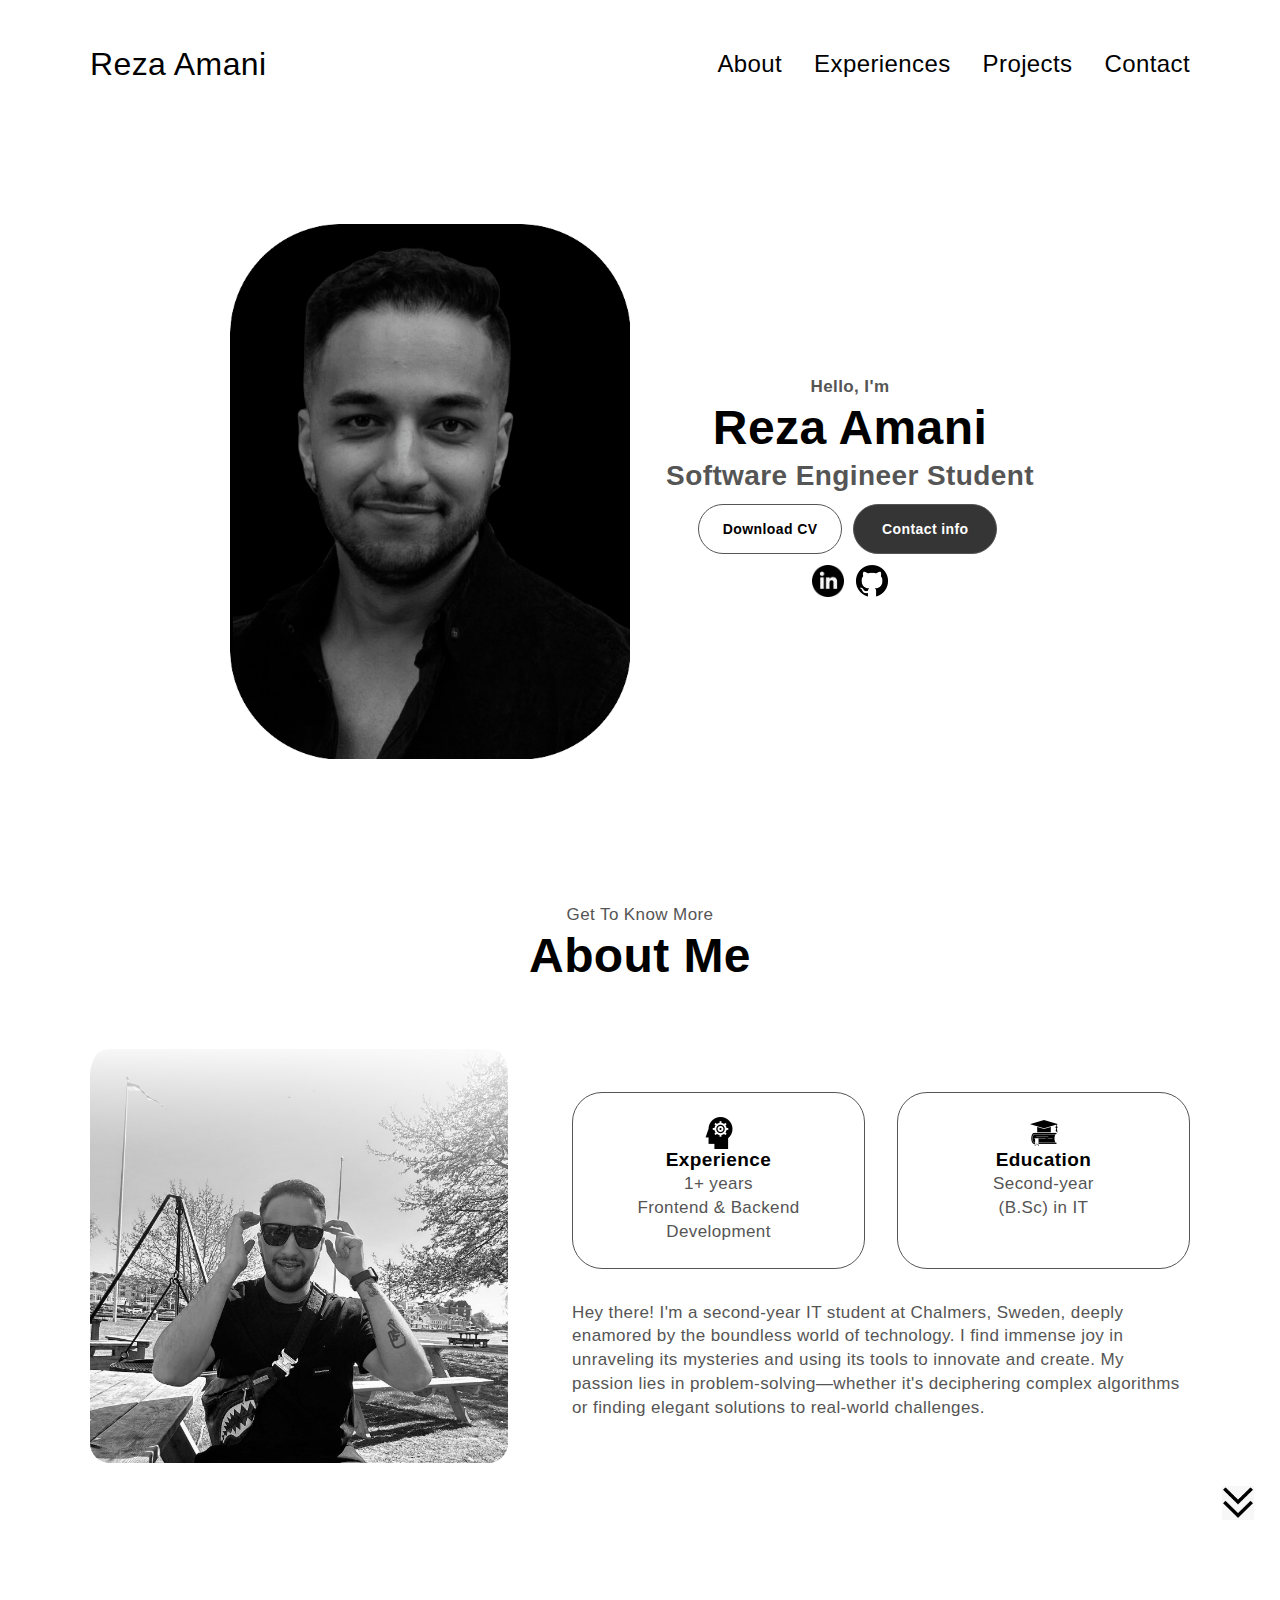
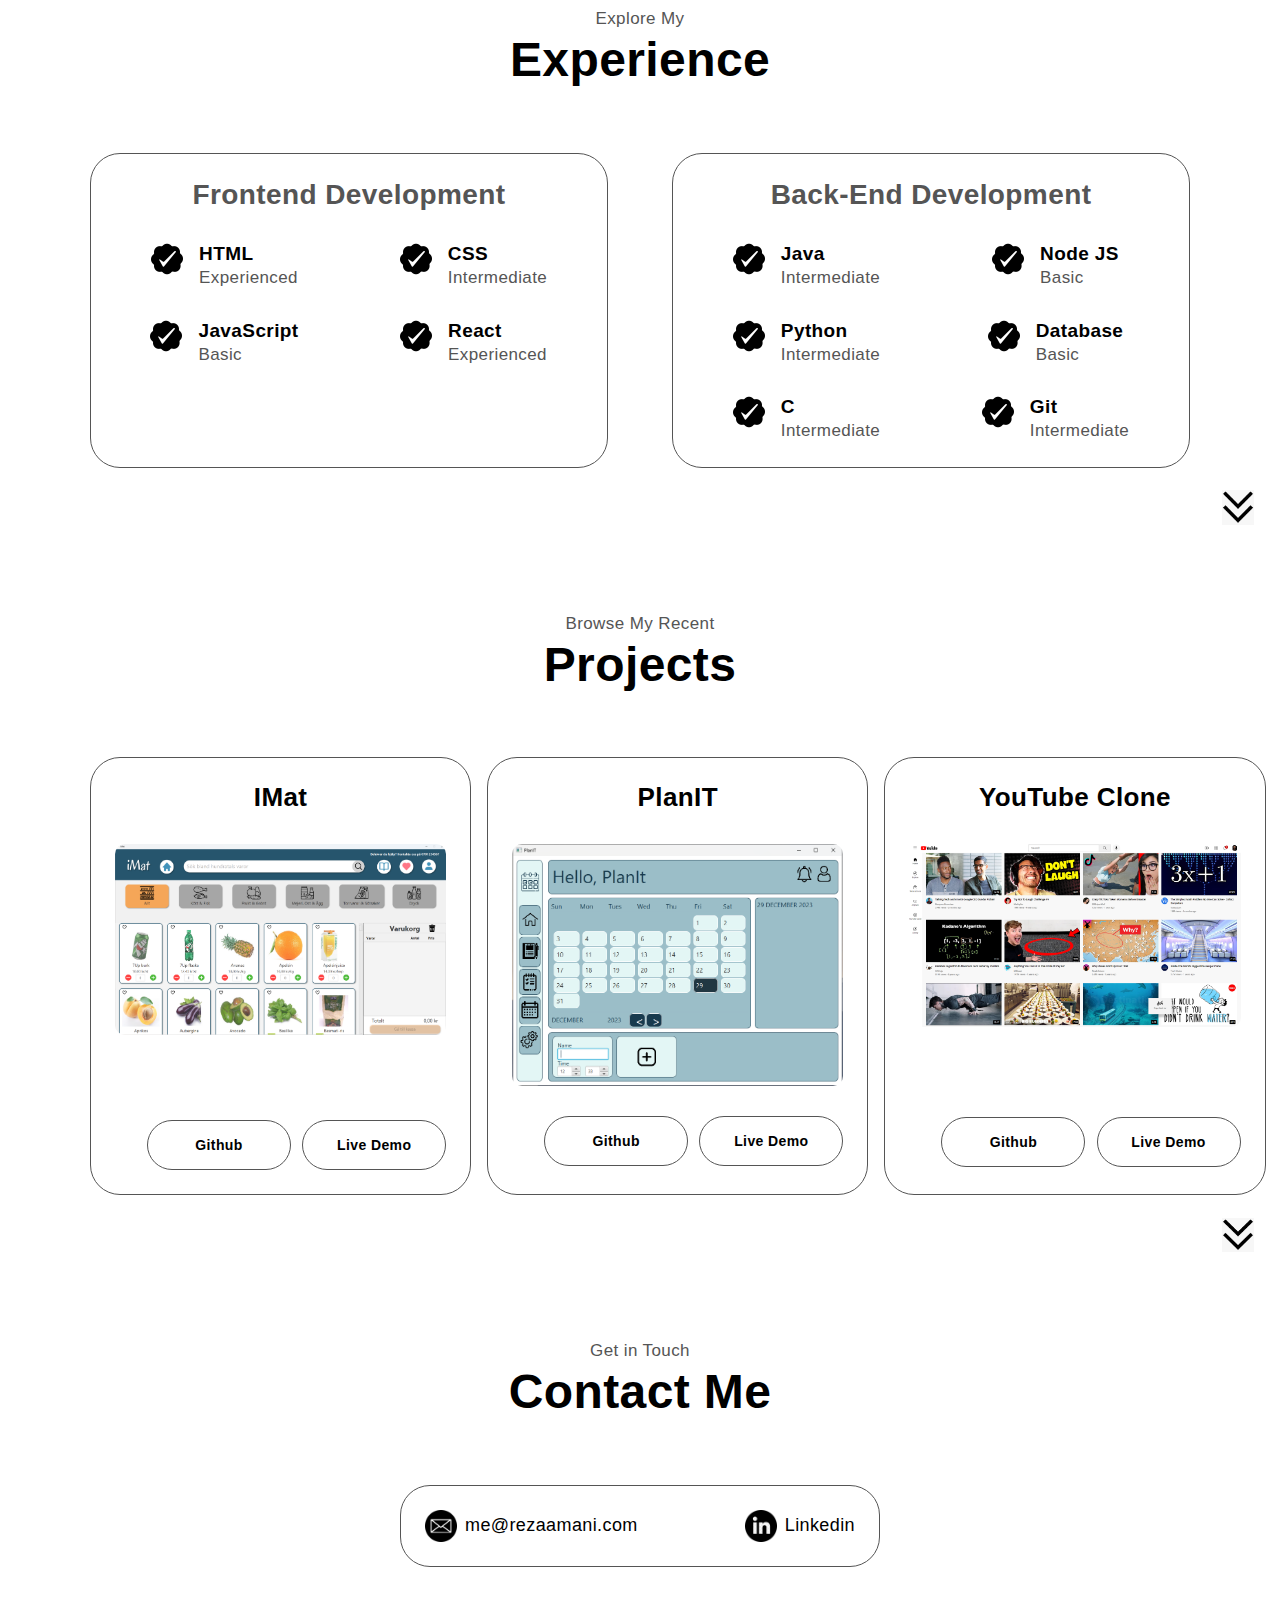
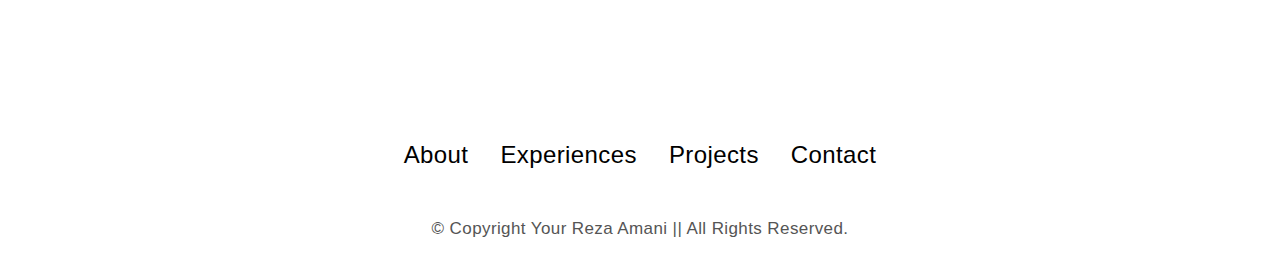
==== index.html @ 7ea9a553 "Rename website.html to index.html" ====
<!DOCTYPE html>
<html lang="en">
    <head>
        <meta charset="UTF-8">
        <meta name="viewport" content="width=device-width", initial-scale="1.0">
        <title>Reza Amani</title>

        <!------------------- Custom Css links ------------------------------------>
        <link rel="stylesheet" href="style.css">

    </head>
    <body>
        <!------------------- Start Nav Bar ------------------------------------>
        <nav>
            <div class="container nav-container">
                <a href="" class="logo">Reza Amani</a>
                <ul class="nav-links">
                    <li><a href="#About">About</a></li>
                    <li><a href="#Experiences">Experiences</a></li>
                    <li><a href="#Projects">Projects</a></li>
                    <li><a href="#Contact">Contact</a></li>
                </ul>
            </div>  
        </nav>
        <!------------------- End Nav Bar -------------------------------------->

        <!------------------- Start Header section ------------------------------------>
        <header>
            <div class="container header-container">
                <div class="header-left">
                    <img src="images/my-picture.png">
                </div>
                <div class="header-right">
                    <p><b>Hello, I'm</b></p>
                    <h1>Reza Amani</h1>
                    <h2>Software Engineer Student</h2>
                    <div class="header-action-aria">
                        <a href="" class="btn" download="CV/CV.pdf">Download CV</a>
                        <a href="#Contact" class="btn btn-dark">Contact info</a>
                    </div>
                    <div class="header-social">
                        <a href="https://www.linkedin.com/in/reza-amani-6056801a2/" target="_blank"><img src="images/linkedIn.png" class="linkedIn-icon"></a>
                        <a href="https://github.com/RezaAmanii?tab=repositories" target="_blank"><img src="images/github.png" class="github-icon"></a>
                    </div>
                </div>
            </div>
        </header>
        <!------------------- End Header section -------------------------------------->

        <!------------------- Start About section ------------------------------------->
        <section id="About">
            <p class="heading-p">Get To Know More</p>
            <h1 class="heading">About Me</h1>
            <div class="container about-container">
                <div class="about-left">
                    <img src="images/aboutMe.jpg">
                </div>
                <div class="about-right">
                    <div class="basic-edu">
                        <div class="edu-box">
                            <img src="images/experience.png" class="icon1">
                            <h4>Experience</h4>
                            <p>
                                1+ years <br>
                                Frontend & Backend Development
                            </p>
                        </div>
                        <div class="edu-box">
                            <img src="images/education.png" class="icon1">
                            <h4>Education</h4>
                            <p>
                                Second-year <br>
                                (B.Sc) in IT
                            </p>
                        </div>
                    </div>
                    <p>
                        Hey there! I'm a second-year IT student at Chalmers, Sweden, 
                        deeply enamored by the boundless world of technology. 
                        I find immense joy in unraveling its mysteries and using its tools 
                        to innovate and create. My passion lies in problem-solving—whether it's 
                        deciphering complex algorithms or finding elegant solutions to real-world challenges. 
                    </p>
                </div>
            </div>
        </section>
        <!------------------- End About section ------------------------------------->
        
        <!------------------- Start Experience section ------------------------------>
        <section id="Experiences">
            <a href="#Experiences" class="arrow"><img src="images/arrow.png" class="icon1"></a>
            <p class="heading-p">Explore My</p>
            <h1 class="heading">Experience</h1>
            <div class="container experience-container">
                <div class="experience-box">
                    <h2>Frontend Development</h2>
                    <div class="experience">
                        <div class="ex-div">
                            <img src="images/checkmark.png" class="icon1">
                            <div>
                                <h4>HTML</h4>
                                <p>Experienced</p>
                            </div>
                        </div>

                        <div class="ex-div">
                            <img src="images/checkmark.png" class="icon1">
                            <div>
                                <h4>CSS</h4>
                                <p>Intermediate</p>
                            </div>
                        </div>


                        <div class="ex-div">
                            <img src="images/checkmark.png" class="icon1">
                            <div>
                                <h4>JavaScript</h4>
                                <p>Basic</p>
                            </div>
                        </div>


                        <div class="ex-div">
                            <img src="images/checkmark.png" class="icon1">
                            <div>
                                <h4>React</h4>
                                <p>Experienced</p>
                            </div>
                        </div>
                    </div>
                </div>
                <div class="experience-box">
                    <h2>Back-End Development</h2>
                    <div class="experience">
                        <div class="ex-div">
                            <img src="images/checkmark.png" class="icon1">
                            <div>
                                <h4>Java</h4>
                                <p>Intermediate</p>
                            </div>
                        </div>

                        <div class="ex-div">
                            <img src="images/checkmark.png" class="icon1">
                            <div>
                                <h4>Node JS</h4>
                                <p>Basic</p>
                            </div>
                        </div>

                        <div class="ex-div">
                            <img src="images/checkmark.png" class="icon1">
                            <div>
                                <h4>Python</h4>
                                <p>Intermediate</p>
                            </div>
                        </div>

                        <div class="ex-div">
                            <img src="images/checkmark.png" class="icon1">
                            <div>
                                <h4>Database</h4>
                                <p>Basic</p>
                            </div>
                        </div>

                        <div class="ex-div">
                            <img src="images/checkmark.png" class="icon1">
                            <div>
                                <h4>C</h4>
                                <p>Intermediate</p>
                            </div>
                        </div>

                        <div class="ex-div">
                            <img src="images/checkmark.png" class="icon1">
                            <div>
                                <h4>Git</h4>
                                <p>Intermediate</p>
                            </div>
                        </div>

                    </div>
                </div>
            </div>
        </section>
        <!--------------------- End Experience section ------------------------------>

        <!--------------------- Start Project section ------------------------------>
        <section id="Projects">
            <a href="#Projects" class="arrow"><img src="images/arrow.png" class="icon1"></a>
            <p class="heading-p">Browse My Recent</p>
            <h1 class="heading">Projects</h1>
            <div class="container project-container">
                <div class="project">
                    <h3>IMat</h3>
                    <img src="images/IMat.png" style="margin-top: 30px">
                    
                    <div class="header-action-aria" style="margin-top: 85px;">
                        <a href="https://github.com/RezaAmanii/DAT216-DesignAndConstructionOfGraphicInterfaces-Labs.git" target="_blank" class="btn">Github</a>
                        <a href="" class="btn">Live Demo</a>
                    </div>
                </div>
                <div class="project">
                    <h3>PlanIT</h3>
                    <img src="images/planIT.png" style="margin-top: 30px">
                    
                    <div class="header-action-aria" style="margin-top: 30px;">
                        <a href="https://github.com/RezaAmanii/JournalProject.git" target="_blank" class="btn">Github</a>
                        <a href="" class="btn">Live Demo</a>
                    </div>
                </div>
                <div class="project">
                    <h3>YouTube Clone</h3>
                    <img src="images/youtube.png" style="margin-top: 30px;">
                    <div class="header-action-aria" style="margin-top: 90px;">
                        <a href="https://github.com/RezaAmanii/YouTube-Clone-HTML-CSS-Extra.git" target="_blank" class="btn">Github</a>
                        <a href="" class="btn">Live Demo</a>
                    </div>
                </div>
            </div>
        </section>
        <!--------------------- End Project section -------------------------------->


        <!--------------------- Start Contact section ------------------------------>
        <section id="Contact">
            <a href="#Contact" class="arrow"><img src="images/arrow.png" class="icon1"></a>
            <p class="heading-p">Get in Touch</p>
            <h1 class="heading">Contact Me</h1>
            <div class="container contact-container">
               <div class="email">
                <img src="images/email.png" class="icon1">
                <h5>me@rezaamani.com</h5>
               </div>
               <div class="LinkedIn">
                <img src="images/linkedIn.png" class="icon1">
                <a href="https://www.linkedin.com/in/reza-amani-6056801a2/" target="_blank"><h5>Linkedin</h5></a>
               </div>
            </div>
        </section>
        <!----------------------- End Contact section ------------------------------>


        <!----------------------- Start Footer section ------------------------------>
        <footer>
            <ul class="nav-links">
                <li><a href="#About">About</a></li>
                <li><a href="#Experiences">Experiences</a></li>
                <li><a href="#Projects">Projects</a></li>
                <li><a href="#Contact">Contact</a></li>
            </ul>
            <p>&copy; Copyright Your Reza Amani || All Rights Reserved.</p>
        </footer>
        <!----------------------- End Footer section -------------------------------->

</body>
</html>
---- style.css ----
*{
    margin: 0;
    padding: 0;
    box-sizing: border-box;
    text-decoration: none;
    list-style: none;
    font-family: sans-serif;
    border: none;
    outline: none;
    scroll-behavior: smooth;
    letter-spacing: .4px;
}

:root{
    --color-black: #000000;
    --color-white: #ffffff;
    --color-dark: #353535;
    --color-dark-variant: #555555;
    
    --transition: 0.4s ease;
}
h1,h2,h3,h4,h5{
    line-height: 120%;
}

h1{
    font-size: 48px;
    color: var(--color-black);
}

h2{
    font-size: 28px;
    color: var(--color-dark-variant);
}

h3{
    font-size: 26px;
    color: var(--color-black);
}

h4{
    font-size: 19px;
    color: var(--color-black);
}

h5{
    font-size: 18px;
    font-weight: 400;
}


.heading{
    text-align: center;
    margin-bottom: 4rem;
}

p{
    font-size: 17px;
    line-height: 140%;
    color: var(--color-dark-variant);
}

.heading-p{
    padding-top: 9rem;
    text-align: center;
}

a{
    font-size: 24px;
    color: var(--color-black);
    text-decoration-color: var(--color-white);
    transition: var(--transition);
}

a:hover{
    color: var(--color-dark-variant);
    text-decoration-color: var(--color-dark-variant) !important;
    text-underline-offset: 1rem;
    text-decoration: underline;
}

.btn{
    display: inline-block;
    width: fit-content;
    padding: 1rem;
    width: 9rem;
    border-radius: 2rem;
    cursor: pointer;
    color: var(--color-black);
    border: 1px solid var(--color-dark-variant);
    display: flex;
    align-items: center;
    justify-content: center;
    font-weight: 600;
    font-size: 14px;
    transition: var(--transition);
}

.btn:hover{
    background: var(--color-dark-variant);
    color: var(--color-white);
}

.btn-dark{
    color: var(--color-white);
    background: var(--color-dark);
    text-decoration: none !important;
}

.btn-dark:hover{
    background: var(--color-black);
}

img{
   width: 100%;
   display: block; 
}

.linkedIn-icon, .github-icon{
    width: 32px;
    height: max-content;
}

.icon1{
    width: 32px;
    height: max-content;
}


.container{
    margin: 0 auto;
    max-width: 1100px;
    width: 90%;
}


/* ------------------------- Start nav Bar -----------------------------*/

nav{
    height: 8rem;
    position: fixed;
    z-index: 1;
    top: 0;
    left: 0;
    width: 100%;
    display: grid;
    place-items: center;
    background: var(--color-white);
}

.nav-container{
    display: flex;
    justify-content: space-between;
    align-items: center;
    height: 100%;
}

.logo{
    font-size: 32px;
    color: var(--color-black) !important;
    text-decoration: none !important;
}

.nav-links{
    display: flex;
    align-items: center;
    gap: 2rem;
}

/* ------------------------------ End nav Bar ---------------------------------*/

/* -------------------------- Start Header section ----------------------------*/
header{
    padding-top: 14rem;
}

.header-container{
    display: grid;
    grid-template-columns: 1fr 1fr;
    max-width: 820px;
    gap: 20px;
    justify-content: space-between;
}

.header-right{
    text-align: center;
    margin: auto;
}

.header-right p{
    color: var(--color-dark-variant);
}

.header-right h2{
    margin-top: .2rem;
}

.header-action-aria{
    margin-top: .7rem;
    margin-left: 2rem;
    display: flex;
    gap: .7rem;
}


.header-social{
    display: flex;
    gap: .7rem;
    justify-content: center;
    margin: .7rem auto;
}


/* -------------------------- End Header section ------------------------------*/


/* -------------------------- Start About section ------------------------------*/
.about-container{
    display: grid;
    grid-template-columns: 38% auto;
    gap: 4rem;
    align-items: center;
}

.about-left{
    border-radius: 20px;
    overflow: hidden;
}

.basic-edu{
    display: flex;
    gap: 32px;
    margin-bottom: 32px;
}

.edu-box{
    padding:24px;
    text-align: center;
    border: 1px solid var(--color-dark-variant);
    border-radius: 30px;
    width: 100%;
}

.edu-box img{
    margin: auto;
}


/* -------------------------- End About section --------------------------------*/

/* -------------------------- Start Experience section --------------------------------*/
section{
    position: relative;
}

.arrow{
    position: absolute;
    right: 2%;
    transition: var(--transition);
    margin-top: 1.4rem;
}

.arrow:hover{
    margin-top: 2rem;
}
.experience-container{
    display: grid;
    grid-template-columns: 1fr 1fr;
    gap: 4rem;
}

.experience-box{
    border: 1px solid var(--color-dark-variant);
    border-radius: 30px;
    padding: 24px;
}

.experience-box h2{
    text-align: center;
    margin-bottom: 2rem;
}

.experience{
    display: grid;
    grid-template-columns: 1fr 1fr;
    gap: 30px;
}

.ex-div{
    margin: auto;
    display: flex;
    gap: 1rem;
}

/* -------------------------- End Experience section --------------------------------*/

/* -------------------------- Start Project section ---------------------------------*/
.project-container{
    display: grid;
    grid-template-columns: repeat(3, 1fr);
    gap: 1rem;
}

.project{
    padding: 24px;
    border: 1px solid var(--color-dark-variant);
    border-radius: 30px;
    text-align: center;
}

.project img{
    border-radius: 10px;
    margin-bottom: 1rem;
}
/* -------------------------- End Project section -----------------------------------*/


/* -------------------------- Start Contact section ---------------------------------*/
.contact-container{
    max-width: 30rem;
    border: 1px solid var(--color-dark-variant);
    padding: 24px;
    border-radius: 30px;
    display: flex;
    justify-content: space-between;
    align-items: center;
}

.email, .LinkedIn{
    display: flex;
    align-items: center;
    gap: 0.5rem;
}

/* -------------------------- End Contact section ---------------------------------*/

/* -------------------------- Start Footer section ---------------------------------*/
    footer{
        margin-top:9rem;
        padding: 30px;
        text-align: center;
    }

    footer .nav-links{
        justify-content:center;
        margin-bottom: 3rem;
    }
/* -------------------------- End Footer section -----------------------------------*/


/* -------------------------- Start Media Screen ------------------------------------*/
@media(max-width: 1024px){
    .about-container{
        gap: 30px;
    }

    .basic-edu{
        gap: 20px;
    }

    .experience-container{
        gap: 30px;
    }

    .project-container{
        grid-template-columns: repeat(2,1fr);
    }
}

@media(max-width: 991px){
    .logo{
        display: none;
    }

    .nav-links{
        justify-content: center;
        width: 100%;
    }

    .experience-container{
        grid-template-columns: 1fr;
    }

}

@media(max-width: 768px){
    h1{
        font-size: 38px;
    }

    h2{
        font-size: 26px;
    }

    a{
        font-size: 20px;
    }

    h3{
        font-size: 24px;
    }

    .arrow{
        right: 5%;
    }

    .header-container{
        width: 90%;
        grid-template-columns: 1fr;
    }

    .header-left{
        width: 70%;
        margin: 0 auto;
    }

    .about-container{
        grid-template-columns: 1fr;
    }

    .about-left{
        width: 70%;
        margin: 0 auto;

    }

    .basic-edu{
        gap:10px;
    }

    .experience-box{
        padding: 10px;
    }

    .experience{
        gap: 20px;
    }

    .ex-div{
        gap: 10px;
    }

    .project-container{
        grid-template-columns: 1fr;
    }
}

@media(max-width: 600px){
    a{
        font-size: 18px;
    }

    .nav-links{
        gap: 0;
        justify-content: space-between;
    }

    .contact-container{
        flex-direction: column;
        gap: 1rem;
    }

    footer{
        padding: 0;
        padding-bottom: 20px;
        width: 90%;
        margin: auto;
        margin-top: 9rem;
    }

    footer .nav-links{
        width: 100%;
        justify-content: space-between;
    }
}
/* -------------------------- End Media Screen --------------------------------------*/
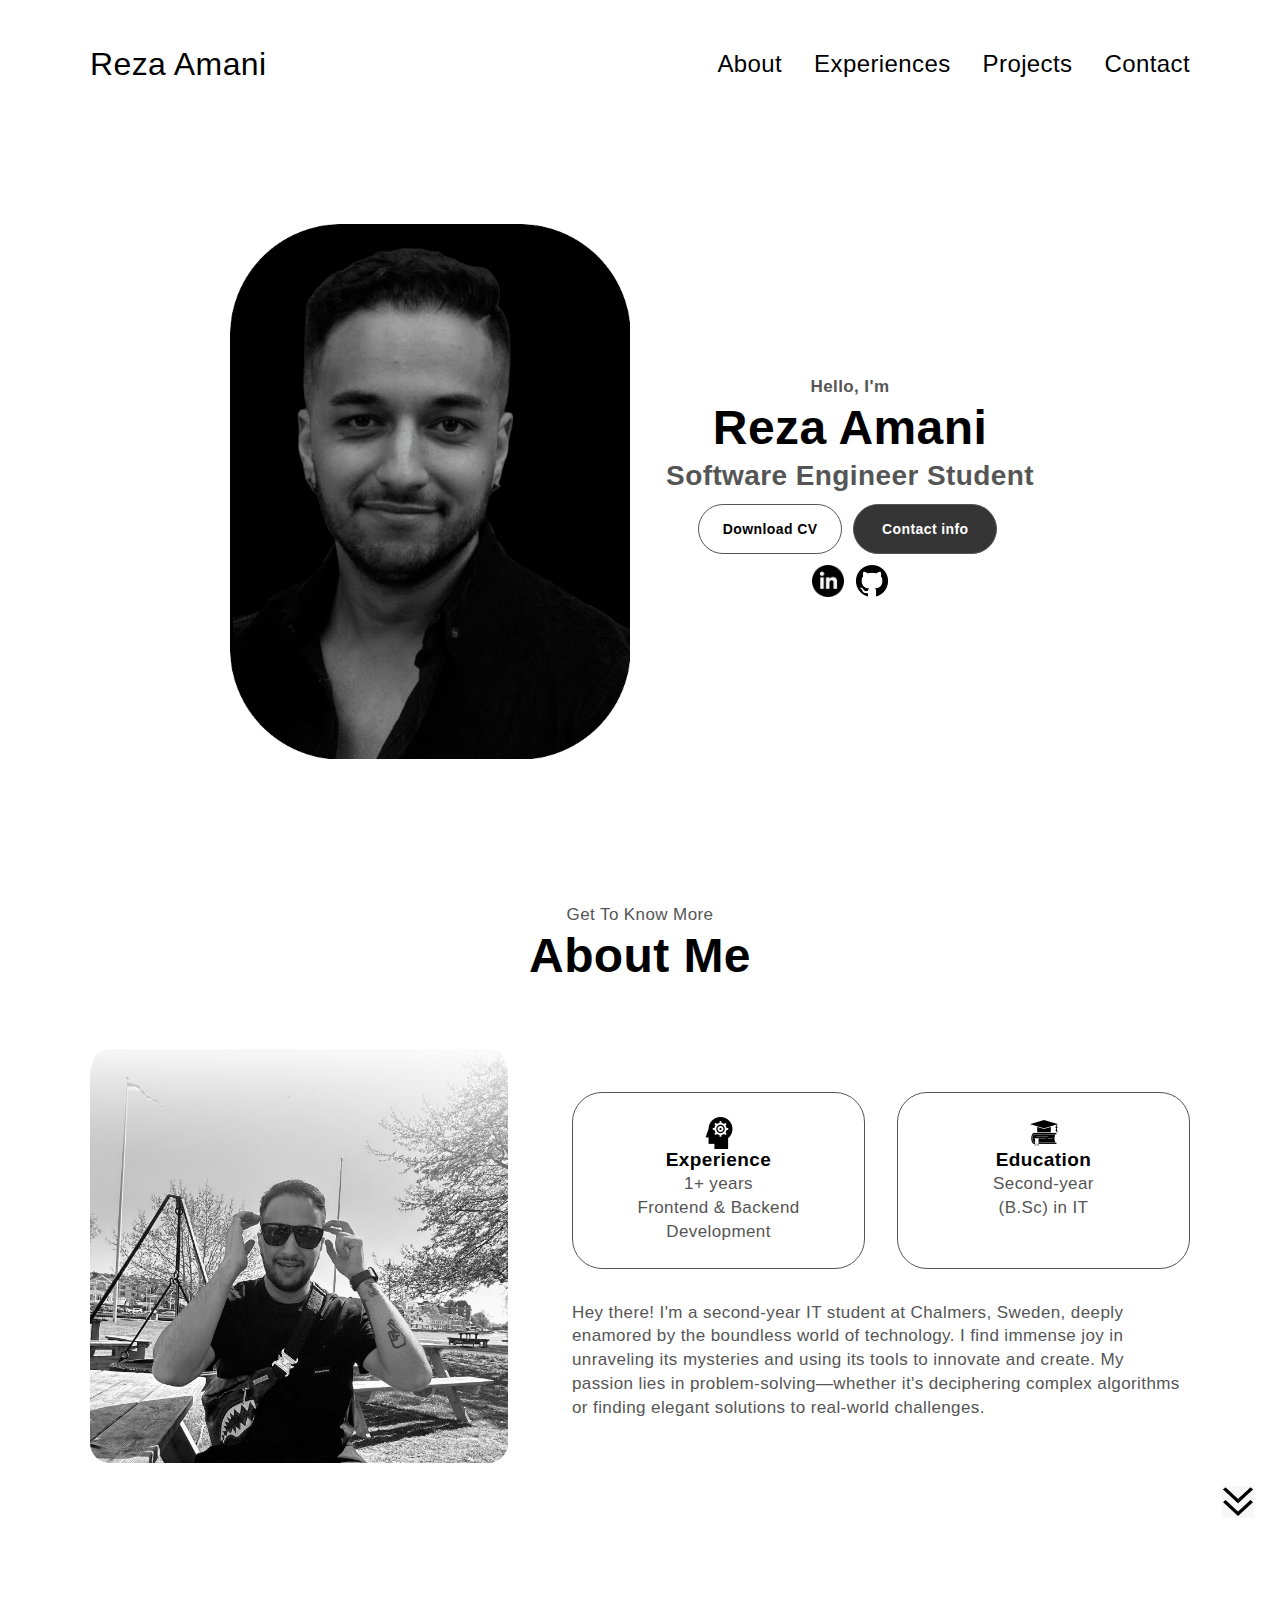
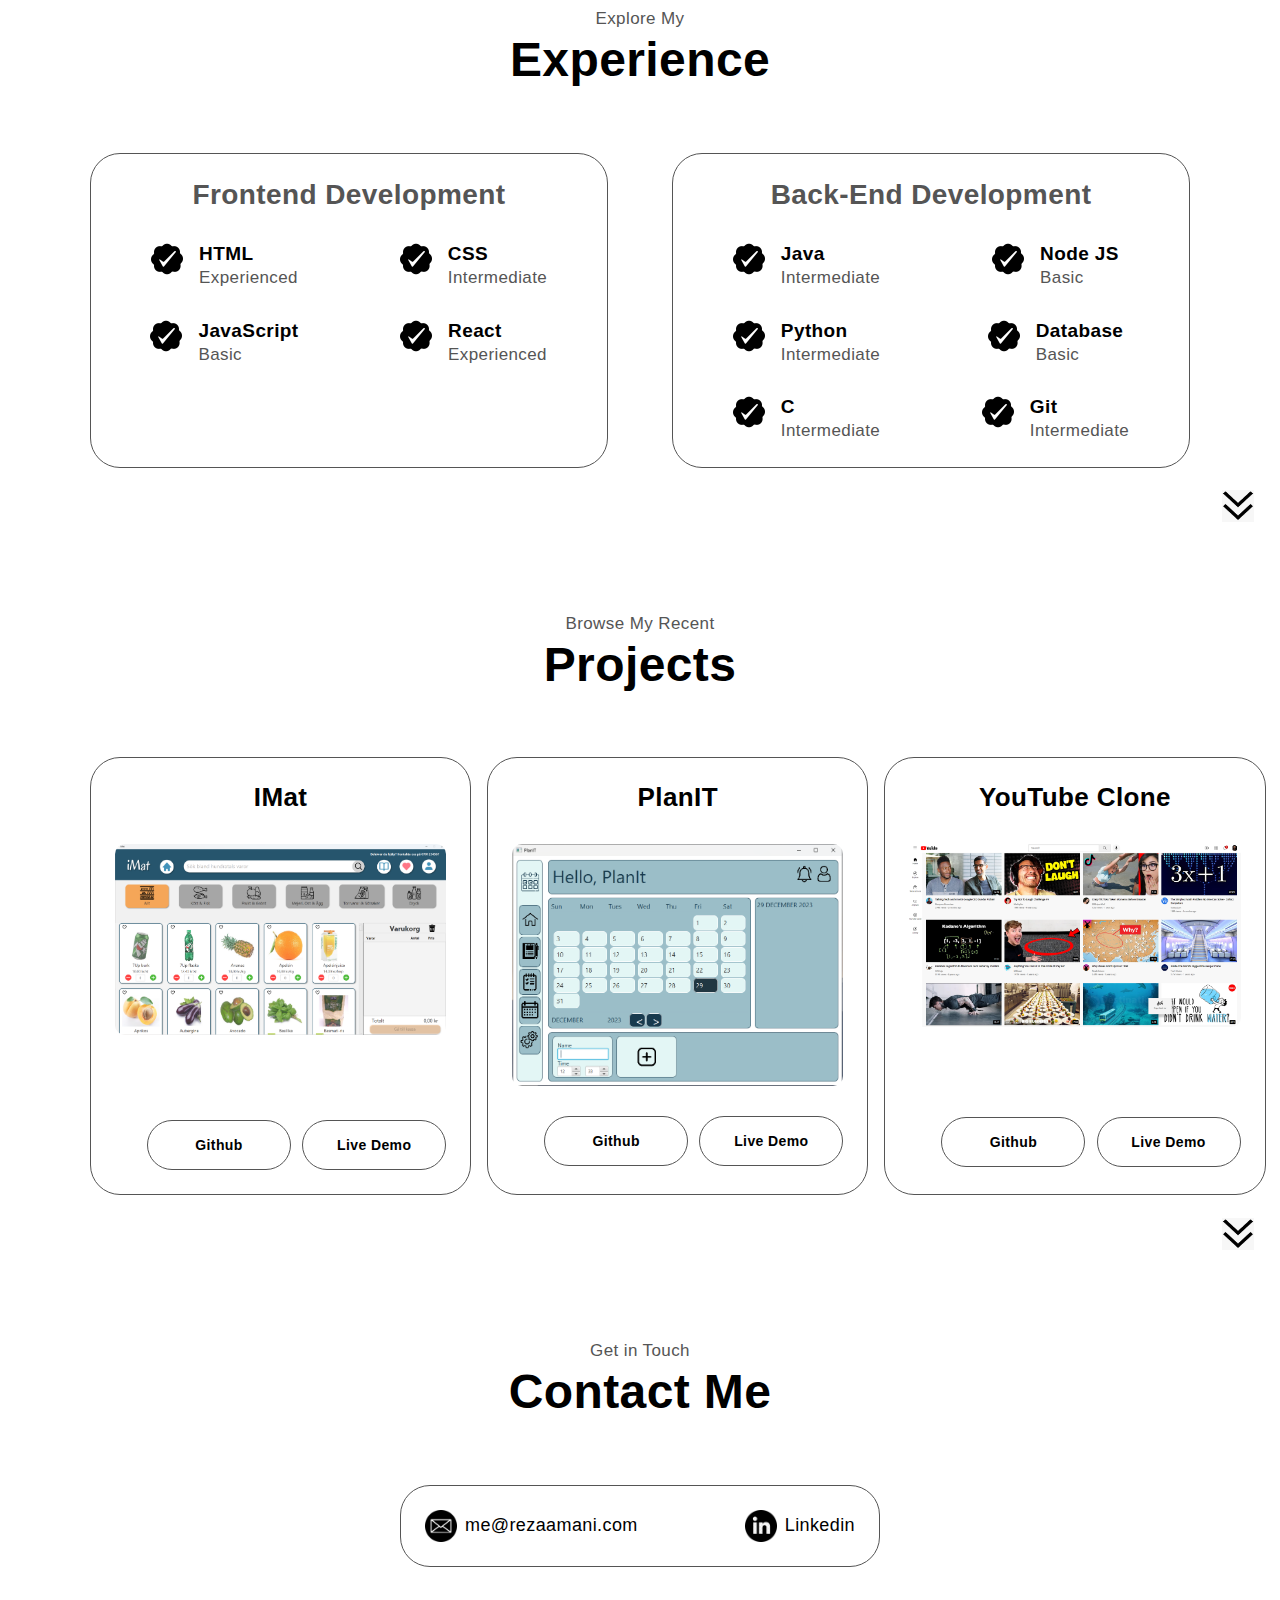
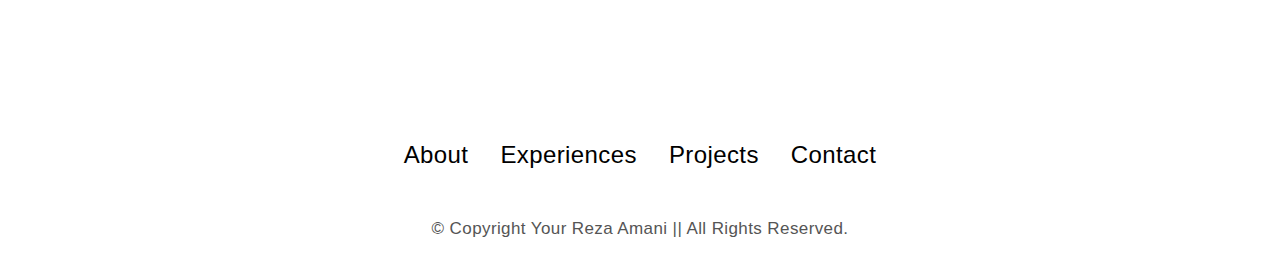
==== commit d06cf402: ".." ====
--- a/index.html
+++ b/index.html
@@ -2,7 +2,7 @@
 <html lang="en">
     <head>
         <meta charset="UTF-8">
-        <meta name="viewport" content="width=device-width", initial-scale="1.0">
+        <meta name="viewport" content="width=device-width, initial-scale=1.0">
         <title>Reza Amani</title>
 
         <!------------------- Custom Css links ------------------------------------>
@@ -39,8 +39,8 @@
                         <a href="#Contact" class="btn btn-dark">Contact info</a>
                     </div>
                     <div class="header-social">
-                        <a href="https://www.linkedin.com/in/reza-amani-6056801a2/" target="_blank"><img src="images/linkedIn.png" class="linkedIn-icon"></a>
-                        <a href="https://github.com/RezaAmanii?tab=repositories" target="_blank"><img src="images/github.png" class="github-icon"></a>
+                        <a href="https://www.linkedin.com/in/reza-amani-6056801a2/" target="_blank"><img src="images/linkedIn.png" class="icon1"></a>
+                        <a href="https://github.com/RezaAmanii?tab=repositories" target="_blank"><img src="images/github.png" class="icon1"></a>
                     </div>
                 </div>
             </div>
--- a/style.css
+++ b/style.css
@@ -112,18 +112,16 @@
 }
 
 img{
-   width: 100%;
+   max-width: 100%;
    display: block; 
-}
-
-.linkedIn-icon, .github-icon{
-    width: 32px;
-    height: max-content;
-}
+   height: auto;
+}
+
+
 
 .icon1{
     width: 32px;
-    height: max-content;
+    height: 32px;
 }
 
 
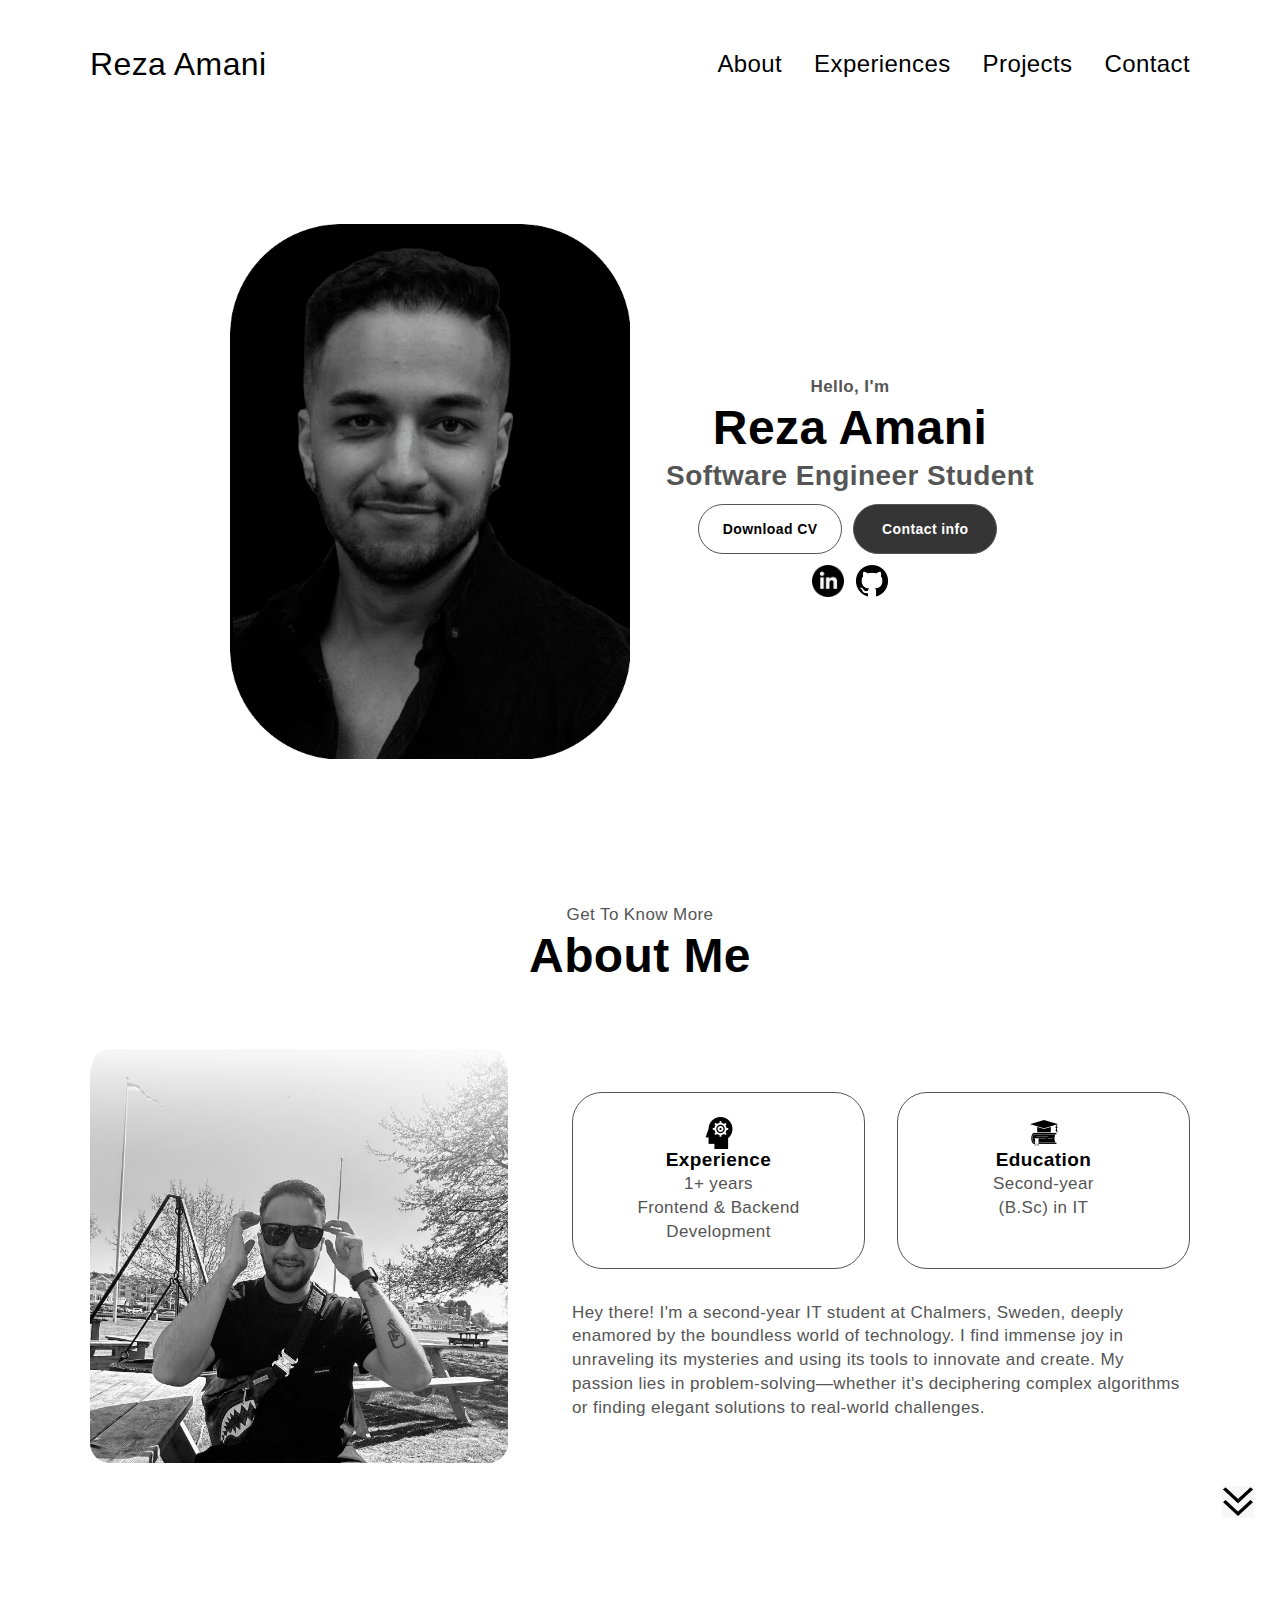
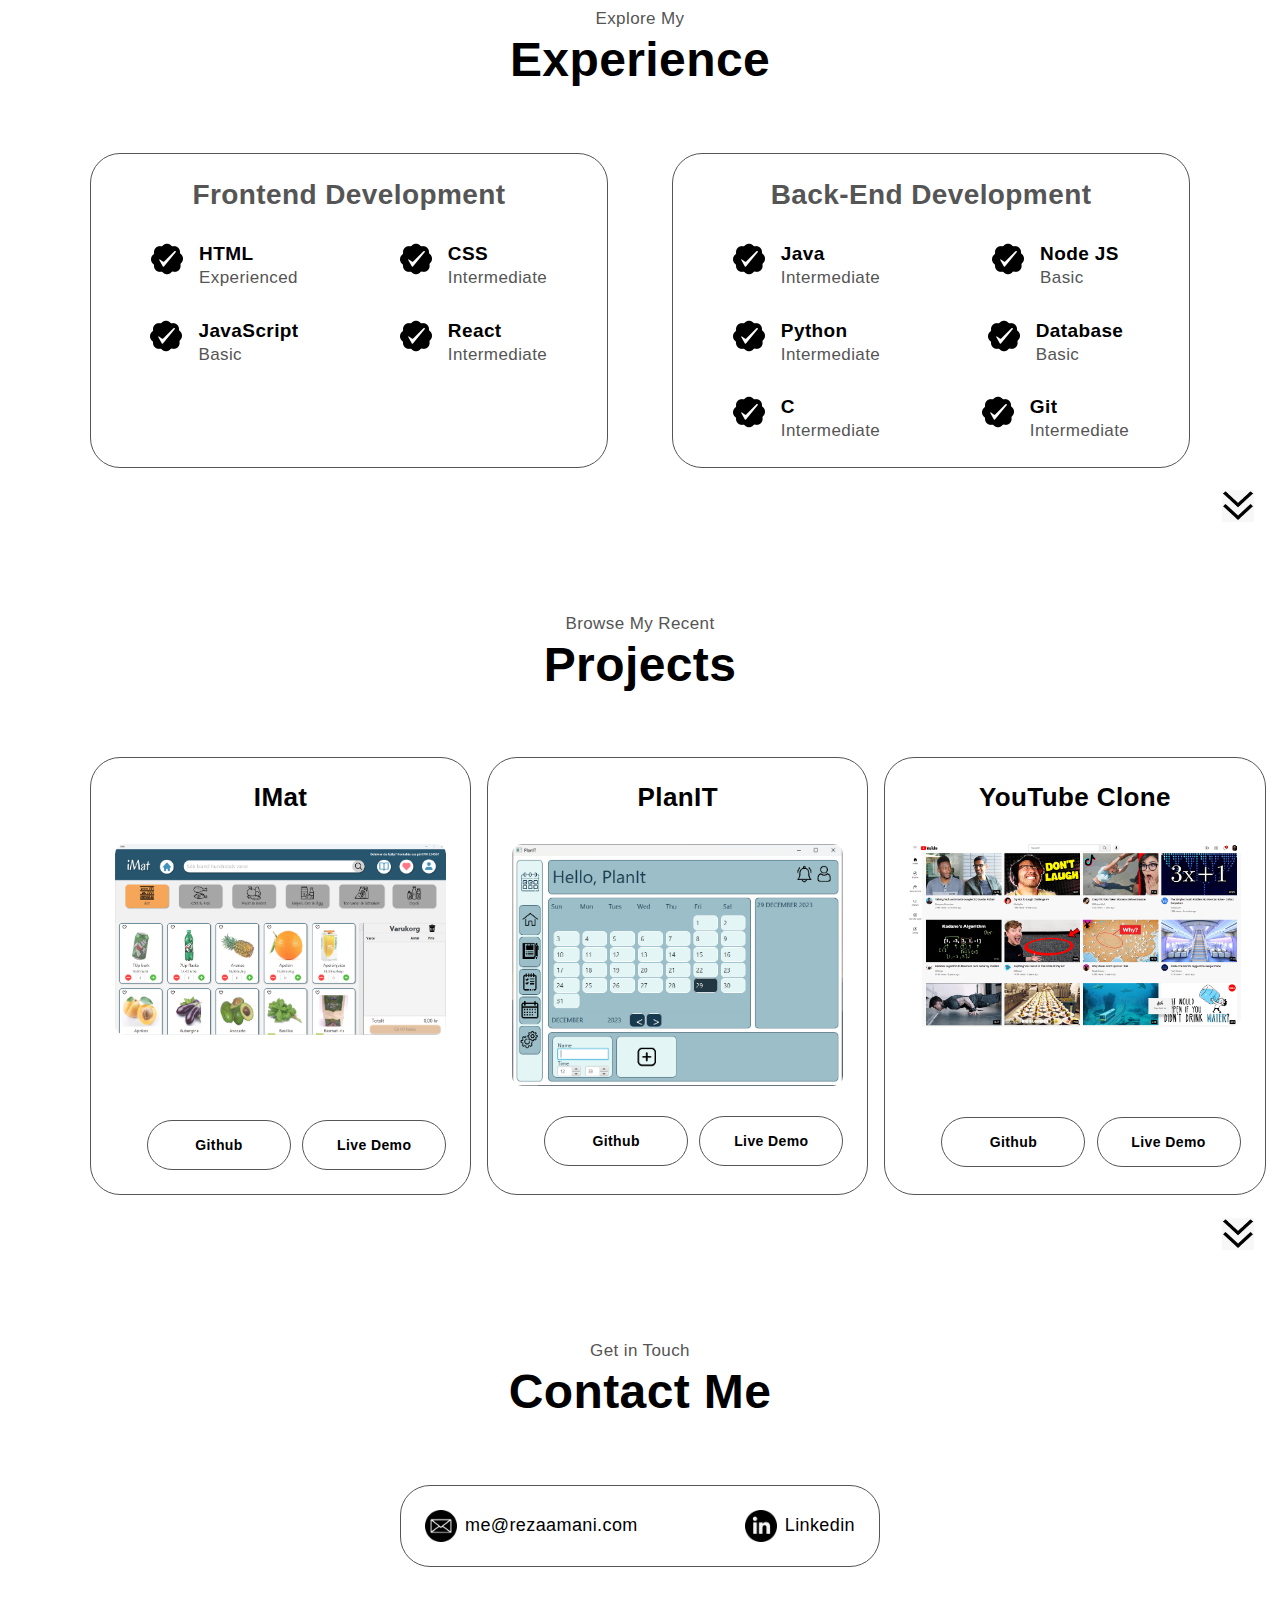
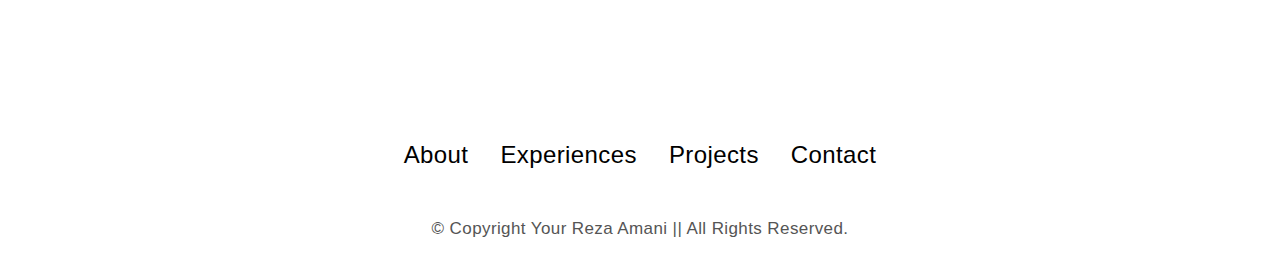
==== commit b9789939: "Finished v1.0" ====
--- a/index.html
+++ b/index.html
@@ -125,7 +125,7 @@
                             <img src="images/checkmark.png" class="icon1">
                             <div>
                                 <h4>React</h4>
-                                <p>Experienced</p>
+                                <p>Intermediate</p>
                             </div>
                         </div>
                     </div>
--- a/style.css
+++ b/style.css
@@ -120,8 +120,8 @@
 
 
 .icon1{
-    width: 32px;
-    height: 32px;
+    width: 2rem;
+    height: 2rem;
 }
 
 
@@ -441,6 +441,11 @@
     .project-container{
         grid-template-columns: 1fr;
     }
+
+    .icon1{
+        width: 2rem;
+        height: 2rem;
+    }
 }
 
 @media(max-width: 600px){
@@ -470,5 +475,10 @@
         width: 100%;
         justify-content: space-between;
     }
+
+    .icon1{
+        width: 2rem;
+        height: 2rem;
+    }
 }
 /* -------------------------- End Media Screen --------------------------------------*/